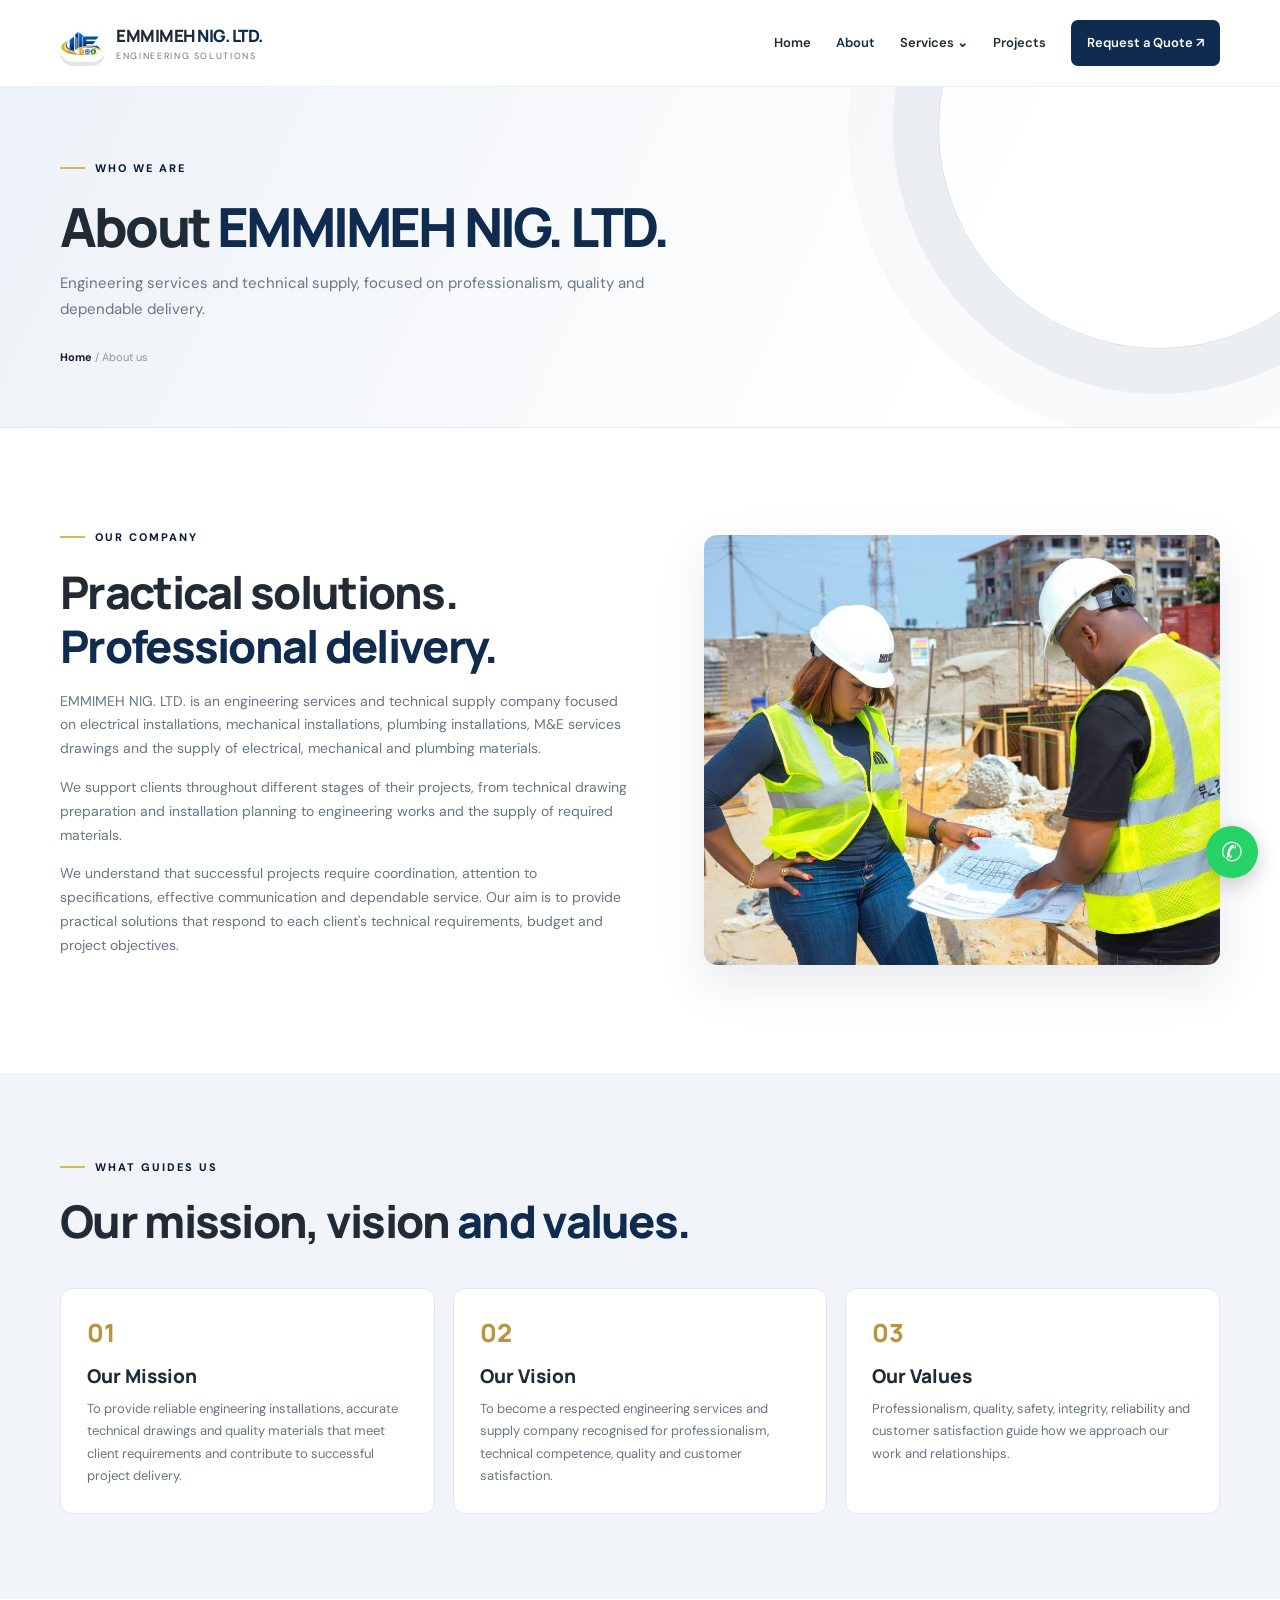
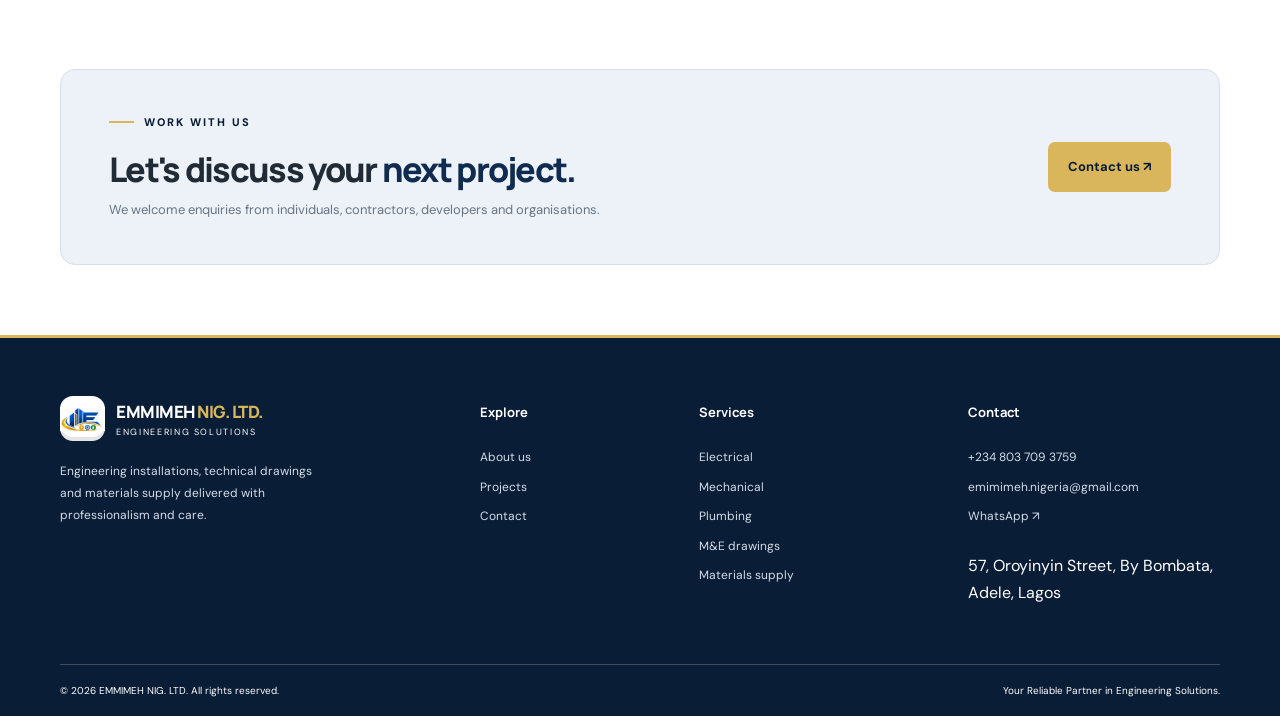
==== about.html @ 266e063d "Initial website deployment" ====
<!DOCTYPE html>
<html lang="en">
<head>
  <meta charset="UTF-8">
  <meta name="viewport" content="width=device-width, initial-scale=1.0">
  <meta name="description" content="Learn about EMMIMEH NIG. LTD., our engineering services, technical expertise, mission, vision and commitment to quality.">
  <meta name="theme-color" content="#102B50">

  <title>About Us | EMMIMEH NIG. LTD.</title>

  <link rel="stylesheet" href="css/style.css">
  <script src="js/main.js" defer></script>
</head>

<body>

  <!-- Header -->
  <header class="site-header">
    <div class="container nav-wrap">

      <a class="brand" href="index.html" aria-label="Emmimeh home">
        <span class="brand-mark">
          <img src="images/new-logo.jpg" alt="EMMIMEH NIG. LTD. logo">
        </span>

        <span class="brand-copy">
          <strong>EMMIMEH <em>NIG. LTD.</em></strong>
          <small>ENGINEERING SOLUTIONS</small>
        </span>
      </a>

      <button
        class="menu-toggle"
        type="button"
        aria-label="Toggle navigation"
        aria-expanded="false"
      >
        <span></span>
        <span></span>
        <span></span>
      </button>

      <nav class="nav-links" aria-label="Main navigation">
        <a href="index.html">Home</a>
        <a class="active" href="about.html" aria-current="page">About</a>

        <div class="nav-dropdown">
          <button
            type="button"
            class="nav-drop-button"
            aria-expanded="false"
          >
            Services <span aria-hidden="true">⌄</span>
          </button>

          <div class="dropdown-menu">
            <a href="electrical.html">Electrical</a>
            <a href="mechanical.html">Mechanical</a>
            <a href="plumbing.html">Plumbing</a>
            <a href="drawings.html">M&amp;E Drawings</a>
            <a href="supply.html">Materials Supply</a>
          </div>
        </div>

        <a href="projects.html">Projects</a>
        <a href="contact.html" class="nav-cta">Request a Quote ↗</a>
      </nav>

    </div>
  </header>

  <main>

    <!-- Page Hero -->
    <section class="page-hero">
      <div class="container page-hero-inner">

        <p class="eyebrow"><span></span> WHO WE ARE</p>

        <h1>About <span>EMMIMEH NIG. LTD.</span></h1>

        <p>
          Engineering services and technical supply, focused on
          professionalism, quality and dependable delivery.
        </p>

        <div class="breadcrumbs">
          <a href="index.html">Home</a> / About us
        </div>

      </div>
    </section>

    <!-- Company Introduction -->
    <section class="section">
      <div class="container about-layout">

        <div class="about-main reveal">
          <p class="eyebrow"><span></span> OUR COMPANY</p>

          <h2>
            Practical solutions.<br>
            <span>Professional delivery.</span>
          </h2>

          <p>
            EMMIMEH NIG. LTD. is an engineering services and technical
            supply company focused on electrical installations,
            mechanical installations, plumbing installations,
            M&amp;E services drawings and the supply of electrical,
            mechanical and plumbing materials.
          </p>

          <p>
            We support clients throughout different stages of their
            projects, from technical drawing preparation and installation
            planning to engineering works and the supply of required
            materials.
          </p>

          <p>
            We understand that successful projects require coordination,
            attention to specifications, effective communication and
            dependable service. Our aim is to provide practical solutions
            that respond to each client's technical requirements, budget
            and project objectives.
          </p>
        </div>

        <img
          class="about-photo reveal"
          src="images/ABOUT-US.jpeg"
          alt="Engineering professional in a supply warehouse"
          loading="lazy"
        >

      </div>
    </section>

    <!-- Mission, Vision and Values -->
    <section class="values-section">
      <div class="container">

        <div class="section-heading reveal">
          <p class="eyebrow"><span></span> WHAT GUIDES US</p>
          <h2>Our mission, vision <span>and values.</span></h2>
        </div>

        <div class="value-grid">

          <article class="value-card reveal">
            <span class="value-num">01</span>
            <h3>Our Mission</h3>
            <p>
              To provide reliable engineering installations, accurate
              technical drawings and quality materials that meet client
              requirements and contribute to successful project delivery.
            </p>
          </article>

          <article class="value-card reveal">
            <span class="value-num">02</span>
            <h3>Our Vision</h3>
            <p>
              To become a respected engineering services and supply
              company recognised for professionalism, technical
              competence, quality and customer satisfaction.
            </p>
          </article>

          <article class="value-card reveal">
            <span class="value-num">03</span>
            <h3>Our Values</h3>
            <p>
              Professionalism, quality, safety, integrity, reliability
              and customer satisfaction guide how we approach our work
              and relationships.
            </p>
          </article>

        </div>
      </div>
    </section>

    <!-- Contact Call to Action -->
    <section class="cta-section">
      <div class="container cta-box reveal">

        <div>
          <p class="eyebrow"><span></span> WORK WITH US</p>

          <h2>Let's discuss your <span>next project.</span></h2>

          <p>
            We welcome enquiries from individuals, contractors,
            developers and organisations.
          </p>
        </div>

        <a class="btn btn-orange" href="contact.html">
          Contact us ↗
        </a>

      </div>
    </section>

  </main>

  <!-- Footer -->
  <footer class="site-footer">
    <div class="container footer-main">

      <div class="footer-about">
        <a class="brand brand-footer" href="index.html">
          <span class="brand-mark">
            <img src="images/new-logo.jpg" alt="EMMIMEH NIG. LTD. logo">
          </span>

          <span class="brand-copy">
            <strong>EMMIMEH <em>NIG. LTD.</em></strong>
            <small>ENGINEERING SOLUTIONS</small>
          </span>
        </a>

        <p>
          Engineering installations, technical drawings and materials
          supply delivered with professionalism and care.
        </p>
      </div>

      <div>
        <h4>Explore</h4>
        <a href="about.html">About us</a>
        <a href="projects.html">Projects</a>
        <a href="contact.html">Contact</a>
      </div>

      <div>
        <h4>Services</h4>
        <a href="electrical.html">Electrical</a>
        <a href="mechanical.html">Mechanical</a>
        <a href="plumbing.html">Plumbing</a>
        <a href="drawings.html">M&amp;E drawings</a>
        <a href="supply.html">Materials supply</a>
      </div>

      <div>
        <h4>Contact</h4>
        <a href="tel:+2348037093759">+234 803 709 3759</a>
        <a href="mailto:emimimeh.nigeria@gmail.com">
          emimimeh.nigeria@gmail.com
        </a>
        <a
          href="https://wa.me/2348037093759"
          target="_blank"
          rel="noopener noreferrer"
        >
          WhatsApp ↗
        </a>
        <p>
          57, Oroyinyin Street, By Bombata, Adele, Lagos
        </p>
      </div>

    </div>

    <div class="container footer-bottom">
      <span>
        © <span data-year></span> EMMIMEH NIG. LTD. All rights reserved.
      </span>

      <span>Your Reliable Partner in Engineering Solutions.</span>
    </div>
  </footer>

  <!-- Floating WhatsApp Button -->
  <a
    class="whatsapp-float"
    href="https://wa.me/2348037093759"
    target="_blank"
    rel="noopener noreferrer"
    aria-label="Contact EMMIMEH NIG. LTD. on WhatsApp"
  >✆</a>

</body>
</html>
---- css/style.css ----
@import url('https://fonts.googleapis.com/css2?family=DM+Sans:wght@400;500;600;700&family=Manrope:wght@400;500;600;700;800&display=swap');



:root {
  /* EMMIMEH brand colours */
  --blue: #102B50;
  --blue-dark: #0A1D36;
  --blue-pale: #EDF2F8;

  --gold: #D9B65C;
  --gold-dark: #B8953F;
  --gold-pale: #F8F1DF;

  /* Neutral colours */
  --ink: #202B35;
  --muted: #687583;
  --line: #E2E8EF;
  --white: #FFFFFF;
  --soft: #F1F4F8;
  --dark: #102B50;

  /* Compatibility with existing page styles */
  --green: var(--blue);
  --green-dark: var(--blue-dark);
  --green-pale: var(--blue-pale);

  --red: var(--blue);
  --red-dark: var(--blue-dark);
  --red-pale: var(--blue-pale);

  --orange: var(--gold);
  --orange-dark: var(--gold-dark);

  --shadow: 0 18px 50px rgba(16, 43, 80, 0.10);
}

* {
  box-sizing: border-box;
}

html {
  scroll-behavior: smooth;
  scroll-padding-top: 100px;
}

body {
  margin: 0;
  font-family: 'DM Sans', sans-serif;
  color: var(--ink);
  background: #fff;
  line-height: 1.7;
}

img {
  display: block;
  max-width: 100%;
}

a {
  color: inherit;
  text-decoration: none;
}

button, input, textarea, select {
  font: inherit;
}

.container {
  width: min(1160px, calc(100% - 44px));
  margin-inline: auto;
}

/* TOP BAR */

.topbar {
  background: var(--dark);
  color: #dbe8dd;
  font-size: 12px;
}

.topbar-inner {
  display: flex;
  justify-content: space-between;
  gap: 20px;
  padding: 8px 0;
}

.topbar a {
  color: #b9e7b8;
}

/* HEADER AND NAVIGATION */

.site-header {
  position: sticky;
  top: 0;
  z-index: 50;
  background: rgba(255,255,255,.96);
  backdrop-filter: blur(12px);
  border-bottom: 1px solid rgba(229,235,229,.8);
}

.nav-wrap {
  height: 86px;
  display: flex;
  align-items: center;
  justify-content: space-between;
  gap: 30px;
}

.brand {
  display: inline-flex;
  align-items: center;
  gap: 11px;
  flex-shrink: 0;
}

.brand-mark {
  width: 45px;
  height: 45px;
  border-radius: 13px;
  background: var(--green-dark);
  color: #fff;
  display: grid;
  place-items: center;
  font: 800 28px Manrope, sans-serif;
  position: relative;
  box-shadow: inset 0 -4px 0 rgba(0,0,0,.1);
}

.brand-mark span {
  color: #ff9b46;
}

.brand-copy {
  display: flex;
  flex-direction: column;
  line-height: 1.25;
}

.brand-copy strong {
  font: 800 17px Manrope, sans-serif;
  letter-spacing: -.5px;
}

.brand-copy em {
  font-style: normal;
  color: var(--green-dark);
}

.brand-copy small {
  font-size: 9px;
  letter-spacing: 1.65px;
  color: #78847b;
  margin-top: 4px;
}

.nav-links {
  display: flex;
  align-items: center;
  gap: 25px;
  font-size: 13px;
  font-weight: 600;
}

.nav-links > a:not(.nav-cta) {
  transition: color .2s;
}

.nav-links > a:hover,
.nav-links > a.active {
  color: var(--green-dark);
}

.nav-cta {
  background: var(--green-dark);
  color: white;
  padding: 12px 16px;
  border-radius: 7px;
  transition: background .2s, transform .2s;
}

.nav-cta:hover {
  background: #185c2b;
  transform: translateY(-2px);
}

.nav-cta span {
  color: #ffd1a8;
}

.nav-dropdown {
  position: relative;
}

.nav-drop-button {
  border: 0;
  background: none;
  padding: 10px 0;
  color: var(--ink);
  font-weight: 600;
  font-size: 13px;
  cursor: pointer;
}

.nav-drop-button span {
  color: var(--green-dark);
}

.dropdown-menu {
  display: none;
  position: absolute;
  top: 100%;
  left: -18px;
  min-width: 200px;
  padding: 9px;
  background: #fff;
  border: 1px solid var(--line);
  border-radius: 10px;
  box-shadow: var(--shadow);
}

.nav-dropdown:hover .dropdown-menu,
.nav-dropdown:focus-within .dropdown-menu {
  display: grid;
}

.dropdown-menu a {
  padding: 9px 12px;
  border-radius: 6px;
  font-size: 13px;
}

.dropdown-menu a:hover {
  background: var(--green-pale);
  color: var(--green-dark);
}

.menu-toggle {
  display: none;
  background: none;
  border: 0;
  padding: 8px;
}

.menu-toggle span {
  display: block;
  width: 25px;
  height: 2px;
  background: var(--ink);
  margin: 5px;
}

/* HOME HERO */

.hero {
  position: relative;
  min-height: 610px;
  background: #1b2b22;
  display: flex;
  align-items: center;
  overflow: hidden;
  color: #fff;
}

.hero-photo,
.hero-shade {
  position: absolute;
  inset: 0;
}

.hero-photo {
  background-image: url('../images/engineering-supply.jfif');
  background-size: cover;
  background-position: center 42%;
  transform: scale(1.02);
  animation: heroZoom 12s ease-in-out infinite alternate;
}

.hero-shade {
  background: linear-gradient(
    90deg,
    rgba(13,28,19,.91) 0%,
    rgba(17,38,23,.78) 48%,
    rgba(15,30,20,.16) 100%
  );
}

.hero-content {
  position: relative;
  z-index: 1;
  padding: 90px 0 105px;
  animation: riseIn .8s ease both;
}

.eyebrow {
  display: flex;
  align-items: center;
  gap: 10px;
  color: var(--green-dark);
  font-size: 11px;
  font-weight: 800;
  letter-spacing: 2px;
  text-transform: uppercase;
  margin: 0 0 18px;
}

.eyebrow > span {
  width: 25px;
  height: 2px;
  background: var(--orange);
  display: inline-block;
}

.eyebrow.light {
  color: #d9e9da;
}

.hero h1,
.page-hero h1 {
  font: 800 clamp(40px,5.2vw,66px)/1.12 Manrope, sans-serif;
  letter-spacing: -2.8px;
  max-width: 750px;
  margin: 0 0 20px;
}

.hero h1 span {
  color: #a5dfa1;
}

.hero-lead {
  font-size: 16px;
  color: #e0e8e1;
  max-width: 590px;
  margin: 0 0 28px;
}

.hero-actions {
  display: flex;
  flex-wrap: wrap;
  gap: 12px;
}

.btn {
  display: inline-flex;
  align-items: center;
  justify-content: center;
  gap: 16px;
  border: 0;
  border-radius: 7px;
  padding: 14px 20px;
  font-weight: 700;
  font-size: 13px;
  cursor: pointer;
  transition: transform .2s, background .2s, box-shadow .2s;
}

.btn:hover {
  transform: translateY(-3px);
  box-shadow: 0 10px 24px rgba(0,0,0,.12);
}

.btn-orange {
  background: var(--orange);
  color: #fff;
}

.btn-orange:hover {
  background: var(--orange-dark);
}

.btn-green {
  background: var(--green-dark);
  color: #fff;
}

.btn-outline-light {
  border: 1px solid rgba(255,255,255,.55);
  color: #fff;
  background: rgba(255,255,255,.06);
}

.hero-note {
  display: flex;
  align-items: center;
  gap: 12px;
  margin-top: 44px;
  color: #d2ddd4;
  font-size: 11px;
  letter-spacing: .3px;
}

.note-line {
  width: 36px;
  height: 1px;
  background: var(--orange);
}

.hero-stamp {
  position: absolute;
  right: max(22px, calc((100vw - 1160px)/2));
  bottom: 34px;
  z-index: 2;
  display: flex;
  align-items: center;
  gap: 12px;
  background: #fff;
  color: var(--ink);
  padding: 15px 20px;
  border-radius: 10px;
  box-shadow: var(--shadow);
}

.stamp-icon {
  display: grid;
  place-items: center;
  background: var(--green-pale);
  color: var(--green-dark);
  width: 36px;
  height: 36px;
  border-radius: 50%;
  font-weight: 800;
}

.hero-stamp strong,
.hero-stamp small {
  display: block;
}

.hero-stamp strong {
  font-size: 12px;
}

.hero-stamp small {
  font-size: 11px;
  color: var(--muted);
}

/* TRUST STRIP */

.trust-strip {
  border-bottom: 1px solid var(--line);
  background: #fff;
}

.trust-grid {
  display: grid;
  grid-template-columns: repeat(4,1fr);
  padding: 24px 0;
}

.trust-grid > div {
  display: flex;
  align-items: center;
  gap: 13px;
  padding: 0 20px;
  border-right: 1px solid var(--line);
}

.trust-grid > div:first-child {
  padding-left: 0;
}

.trust-grid > div:last-child {
  border: 0;
}

.trust-grid strong {
  font: 800 24px Manrope;
  color: var(--green-dark);
}

.trust-grid span {
  font-size: 12px;
  font-weight: 700;
}

/* GENERAL SECTIONS */

.section {
  padding: 100px 0;
}

.section-heading {
  max-width: 660px;
  margin-bottom: 40px;
}

.section-heading h2,
.split-copy h2,
.about-main h2,
.service-detail-copy h2,
.contact-info h2,
.cta-box h2 {
  font: 800 clamp(30px,3.7vw,45px)/1.2 Manrope, sans-serif;
  letter-spacing: -1.7px;
  margin: 0 0 17px;
}

.section-heading h2 span,
.split-copy h2 span,
.about-main h2 span,
.service-detail-copy h2 span,
.contact-info h2 span,
.cta-box h2 span {
  color: var(--green-dark);
}

.section-heading > p:last-child,
.split-copy > p:not(.eyebrow),
.about-main > p:not(.eyebrow),
.service-detail-copy > p,
.contact-info > p:not(.eyebrow) {
  color: var(--muted);
  font-size: 14px;
  max-width: 650px;
}

/* SERVICE CARDS */


/* =========================================
   EMMIMEH — MODERN INTERACTIVE SERVICES GRID
========================================= */

.service-grid {
  display: grid;
  grid-template-columns: repeat(3, minmax(0, 1fr));
  gap: 22px;
}

/* Individual service cards */
.service-card {
  position: relative;
  overflow: hidden;
  border: 1px solid #e0e6ef;
  border-radius: 14px;
  padding: 27px 25px 24px;
  min-height: 285px;
  display: flex;
  flex-direction: column;
  align-items: flex-start;
  background: #ffffff;
  color: #102b50;
  text-decoration: none;
  box-shadow: 0 4px 16px rgba(16, 43, 80, 0.035);
  transition:
    transform 0.28s ease,
    border-color 0.28s ease,
    box-shadow 0.28s ease,
    background-color 0.28s ease;
}

/* Subtle gold line revealed at the top */
.service-card::before {
  content: "";
  position: absolute;
  top: 0;
  left: 0;
  width: 0;
  height: 3px;
  background: #d9b65c;
  transition: width 0.3s ease;
}



.service-card:hover::before {
  width: 100%;
}

.service-card:focus-visible {
  outline: 3px solid #d9b65c;
  outline-offset: 4px;
}



/* Images inside service cards */
.service-card .service-image {
  display: block;
  width: calc(100% + 50px);
  height: 165px;
  flex-shrink: 0;
  margin: -27px -25px 22px;
  object-fit: cover;
  object-position: center;
  border-radius: 13px 13px 0 0;
  background: #edf2f8;
  transition: filter 0.3s ease;
}

.service-card:hover .service-image {
  filter: brightness(1.06);
}

@media (max-width: 900px) {
  .service-card .service-image {
    height: 175px;
  }
}

@media (max-width: 560px) {
  .service-card .service-image {
    width: calc(100% + 44px);
    height: 190px;
    margin: -24px -22px 20px;
  }
}




/* Icon container */
.service-icon {
  width: 49px;
  height: 49px;
  border-radius: 12px;
  display: grid;
  place-items: center;
  font-size: 24px;
  margin-bottom: 20px;
  background: #edf2f8;
  color: #102b50;
  transition:
    background-color 0.28s ease,
    color 0.28s ease,
    transform 0.28s ease;
}



/* Service number */
.card-number {
  font-size: 9px;
  font-weight: 800;
  letter-spacing: 1.7px;
  color: #b8953f;
  margin: 0 0 8px;
}

/* Service title */
.service-card h3 {
  font: 800 18px/1.4 Manrope, sans-serif;
  margin: 0 0 10px;
  letter-spacing: -0.4px;
  color: #102b50;
  transition: color 0.25s ease;
}


/* Service description */
.service-card > p:not(.card-number) {
  font-size: 12px;
  line-height: 1.8;
  color: #65748a;
  margin: 0 0 22px;
}

/* Card link */
.text-link {
  display: inline-flex;
  gap: 12px;
  align-items: center;
  color: #102b50;
  font-size: 12px;
  font-weight: 800;
  margin-top: auto;
  transition: color 0.25s ease;
}

.text-link b {
  color: #b8953f;
  font-size: 17px;
  transition: transform 0.25s ease;
}



.service-card:hover .text-link b {
  transform: translate(3px, -2px);
}

/* Dark contact / call-to-action card */
.service-card-dark {
  background: #102b50;
  color: #ffffff;
  border-color: #102b50;
}



.service-card-dark h3 {
  color: #ffffff;
}

.service-card-dark > p:not(.card-number) {
  color: #d1dbea;
}

.service-card-dark .card-number {
  color: #e2c879;
}

.service-card-dark .service-icon,
.service-icon.pale {
  background: rgba(255, 255, 255, 0.12);
  color: #f0d78c;
}





.service-card-dark .text-link {
  color: #ffffff;
}

.service-card-dark .text-link b {
  color: #f0d78c;
}

/* Tablet layout */
@media (max-width: 900px) {
  .service-grid {
    grid-template-columns: repeat(2, minmax(0, 1fr));
    gap: 18px;
  }

  .service-card {
    min-height: 270px;
  }
}

/* Mobile layout */
@media (max-width: 560px) {
  .service-grid {
    grid-template-columns: 1fr;
    gap: 15px;
  }

  .service-card {
    min-height: 245px;
    padding: 24px 22px;
  }

  .service-icon {
    width: 45px;
    height: 45px;
    margin-bottom: 17px;
  }

  .service-card h3 {
    font-size: 17px;
  }
}

/* Respect visitors who prefer reduced motion */
@media (prefers-reduced-motion: reduce) {
  .service-card,
  .service-card::before,
  .service-icon,
  .service-card h3,
  .text-link,
  .text-link b {
    transition: transform 0.45s ease;
  }

  .service-card:hover,
  .service-card:hover .service-icon {
   transition: transform 0.45s ease;
  }
}


/* Service card animation */
.service-card {
  transition:
    transform 0.35s ease,
    box-shadow 0.35s ease;
}

/* Lift the card without changing its colour */
.service-card:hover {
  transform: translateY(-8px);
  box-shadow: 0 18px 35px rgba(0, 0, 0, 0.16);
}

/* Smooth image zoom */
.service-card .service-image {
  transition: transform 0.45s ease;
}

.service-card:hover .service-image {
  transform: scale(1.04);
}

/* Keyboard accessibility */
.service-card:focus-visible {
  outline: 2px solid #c9a45c;
  outline-offset: 5px;
}

/* Respect reduced-motion preferences */
@media (prefers-reduced-motion: reduce) {
  .service-card,
  .service-card .service-image {
    transition: transform 0.45s ease;
  }

  .service-card:hover {
    transition: transform 0.45s ease;
  }

  .service-card:hover .service-image {
   transition: transform 0.45s ease;
  }
}


/* ABOUT SPLIT SECTION */

.split-section {
  display: grid;
  grid-template-columns: 1fr 1fr;
  min-height: 520px;
  background: var(--soft);
}

.split-image {
  min-height: 480px;
  overflow: hidden;
}

.split-image img {
  width: 100%;
  height: 100%;
  object-fit: cover;
  transition: transform .7s;
}

.split-image:hover img {
  transform: scale(1.04);
}

.split-copy {
  align-self: center;
  padding: 70px clamp(30px,6vw,100px);
}

.split-copy h2 {
  max-width: 500px;
}

.split-copy > p:not(.eyebrow) {
  margin-bottom: 22px;
}

.check-list {
  list-style: none;
  padding: 0;
  margin: 22px 0 28px;
  display: grid;
  gap: 11px;
}

.check-list li {
  position: relative;
  padding-left: 27px;
  color: #46544a;
  font-size: 13px;
}

.check-list li:before {
  content: '✓';
  position: absolute;
  left: 0;
  top: 1px;
  display: grid;
  place-items: center;
  width: 17px;
  height: 17px;
  border-radius: 50%;
  background: var(--green-pale);
  color: var(--green-dark);
  font-size: 11px;
  font-weight: 800;
}

/* SUPPLY BAND */

.supply-band {
  background: var(--dark);
  color: #fff;
  padding: 76px 0;
  overflow: hidden;
}

.supply-layout {
  display: grid;
  grid-template-columns: 1fr .9fr;
  align-items: center;
  gap: 70px;
}

.supply-copy h2 {
  font: 800 clamp(34px,4vw,48px)/1.15 Manrope;
  letter-spacing: -1.7px;
  margin: 0 0 18px;
}

.supply-copy > p:not(.eyebrow) {
  font-size: 14px;
  color: #c4d0c7;
  max-width: 500px;
  margin-bottom: 25px;
}

.supply-photo {
  width: 100%;
  height: 330px;
  object-fit: cover;
  border-radius: 12px;
  box-shadow: 18px 18px 0 rgba(102,185,109,.18);
}

/* CALL TO ACTION */

.cta-section {
  padding: 70px 0;
}

.cta-box {
  background: var(--green-pale);
  border: 1px solid #d8ebd7;
  border-radius: 15px;
  padding: 43px 48px;
  display: flex;
  align-items: center;
  justify-content: space-between;
  gap: 25px;
}

.cta-box h2 {
  font-size: 34px;
  margin-bottom: 9px;
}

.cta-box > div > p:last-child {
  margin: 0;
  color: var(--muted);
  font-size: 13px;
}

/* FOOTER */

.site-footer {
  background: #111c15;
  color: #dbe5dc;
  padding: 58px 0 0;
}

.footer-main {
  display: grid;
  grid-template-columns: 1.5fr .7fr .9fr 1fr;
  gap: 42px;
  padding-bottom: 42px;
}

.brand-footer .brand-copy strong {
  color: #fff;
}

.brand-footer .brand-copy em {
  color: #9ed99a;
}

.brand-footer .brand-copy small {
  color: #9daaa0;
}

.footer-about > p {
  font-size: 12px;
  line-height: 1.8;
  color: #aab7ad;
  max-width: 270px;
  margin-top: 20px;
}

.footer-main h4 {
  font: 700 13px Manrope;
  color: #fff;
  margin: 7px 0 17px;
}

.footer-main > div:not(.footer-about) {
  display: flex;
  flex-direction: column;
  align-items: flex-start;
  gap: 9px;
}

.footer-main > div > a:not(.brand),
.footer-main > div > span {
  font-size: 12px;
  color: #aab7ad;
  transition: color .2s;
}

.footer-main > div > a:not(.brand):hover {
  color: #a5dfa1;
}

.footer-bottom {
  border-top: 1px solid #2a382e;
  padding: 17px 0;
  display: flex;
  justify-content: space-between;
  gap: 20px;
  font-size: 10px;
  color: #8e9e91;
}

/* WHATSAPP BUTTON */

.whatsapp-float {
  position: fixed;
  right: 22px;
  bottom: 22px;
  z-index: 40;
  width: 52px;
  height: 52px;
  border-radius: 50%;
  display: grid;
  place-items: center;
  background: #20bf65;
  color: white;
  font-size: 26px;
  box-shadow: 0 7px 22px rgba(0,0,0,.2);
  transition: transform .2s;
}

.whatsapp-float:hover {
  transform: translateY(-4px) scale(1.04);
}

/* INNER PAGE BANNER */

.page-hero {
  background: linear-gradient(115deg,#eff8ed,#fff 65%);
  border-bottom: 1px solid var(--line);
  padding: 72px 0 60px;
  overflow: hidden;
  position: relative;
}

.page-hero:after {
  content: '';
  position: absolute;
  right: -100px;
  top: -180px;
  width: 440px;
  height: 440px;
  border: 1px solid #d8ecd7;
  border-radius: 50%;
  box-shadow: 0 0 0 45px rgba(216,236,215,.22),
              0 0 0 90px rgba(216,236,215,.12);
}

.page-hero-inner {
  position: relative;
  z-index: 1;
}

.page-hero h1 {
  font-size: clamp(36px,4.5vw,54px);
  max-width: 850px;
  margin-bottom: 15px;
}

.page-hero h1 span {
  color: var(--green-dark);
}

.page-hero-inner > p:not(.eyebrow) {
  max-width: 650px;
  color: var(--muted);
  font-size: 15px;
}

.breadcrumbs {
  margin-top: 26px;
  font-size: 11px;
  color: #8b968d;
}

.breadcrumbs a {
  color: var(--green-dark);
  font-weight: 700;
}

/* ABOUT PAGE */

.about-layout,
.service-detail-layout,
.contact-layout {
  display: grid;
  grid-template-columns: 1fr .9fr;
  gap: 70px;
  align-items: center;
}

.about-main > p:not(.eyebrow) {
  margin-bottom: 15px;
}

.about-photo {
  width: 100%;
  height: 430px;
  object-fit: cover;
  border-radius: 13px;
  box-shadow: var(--shadow);
}

.values-section {
  background: var(--soft);
  padding: 85px 0;
}

.value-grid {
  display: grid;
  grid-template-columns: repeat(3,1fr);
  gap: 18px;
}

.value-card {
  background: #fff;
  border: 1px solid var(--line);
  border-radius: 12px;
  padding: 26px;
}

.value-num {
  font: 800 25px Manrope;
  color: var(--orange);
}

.value-card h3 {
  font: 800 19px Manrope;
  margin: 13px 0 9px;
}

.value-card p {
  font-size: 13px;
  color: var(--muted);
  margin: 0;
}

/* SERVICE DETAIL PAGES */

.service-detail-layout {
  align-items: start;
}

.service-detail-copy h3 {
  font: 800 17px Manrope;
  margin: 30px 0 10px;
}

.service-detail-copy .check-list {
  margin-top: 12px;
}

.service-detail-media img {
  width: 100%;
  height: 490px;
  object-fit: cover;
  border-radius: 13px;
  box-shadow: var(--shadow);
}

.image-caption {
  display: flex;
  align-items: center;
  gap: 10px;
  font-size: 11px;
  color: var(--muted);
  margin-top: 14px;
}

.caption-dot {
  width: 8px;
  height: 8px;
  border-radius: 50%;
  background: var(--orange);
}

.small-note {
  font-size: 11px !important;
  color: #7e8b80 !important;
  margin: 22px 0;
}

/* PROJECT GALLERY */

.project-grid {
  display: grid;
  grid-template-columns: repeat(3,1fr);
  gap: 20px;
}

.project-card,
.project-placeholder {
  border: 1px solid var(--line);
  border-radius: 12px;
  overflow: hidden;
  background: #fff;
  transition: transform .25s, box-shadow .25s;
}

.project-card:hover,
.project-placeholder:hover {
  transform: translateY(-5px);
  box-shadow: var(--shadow);
}

.project-card img {
  width: 100%;
  height: 220px;
  object-fit: cover;
}

.project-card-copy {
  padding: 22px;
}

.project-card-copy > span {
  font-size: 10px;
  text-transform: uppercase;
  letter-spacing: 1.2px;
  color: var(--green-dark);
  font-weight: 800;
}

.project-card-copy h3,
.project-placeholder h3 {
  font: 800 18px Manrope;
  margin: 8px 0;
}

.project-card-copy p,
.project-placeholder p {
  font-size: 12px;
  color: var(--muted);
  margin: 0;
}

.project-placeholder {
  padding: 30px;
  display: flex;
  flex-direction: column;
  align-items: flex-start;
  justify-content: center;
  min-height: 330px;
  background: var(--soft);
}

.placeholder-symbol {
  font-size: 35px;
  color: var(--orange);
  margin-bottom: 15px;
}

.project-placeholder .text-link {
  margin-top: 20px;
}

/* CONTACT PAGE */

.contact-layout {
  align-items: start;
  grid-template-columns: .8fr 1.2fr;
}

.contact-info h2 {
  font-size: 40px;
}

.contact-info > p:not(.eyebrow) {
  margin-bottom: 25px;
}

.contact-method {
  display: flex;
  align-items: center;
  gap: 14px;
  padding: 16px 0;
  border-bottom: 1px solid var(--line);
}

.contact-method-icon {
  width: 42px;
  height: 42px;
  display: grid;
  place-items: center;
  background: var(--green-pale);
  border-radius: 10px;
  color: var(--green-dark);
  font-weight: 800;
}

.contact-method small,
.contact-method strong {
  display: block;
}

.contact-method small {
  font-size: 11px;
  color: var(--muted);
}

.contact-method strong {
  font-size: 13px;
}

.contact-note {
  margin-top: 25px;
  background: var(--soft);
  border-radius: 10px;
  padding: 18px;
}

.contact-note strong {
  font: 800 13px Manrope;
}

.contact-note p {
  font-size: 12px;
  color: var(--muted);
  margin: 5px 0 0;
}

.form-panel {
  padding: 32px;
  border: 1px solid var(--line);
  border-radius: 14px;
  box-shadow: var(--shadow);
}

.form-panel h3 {
  font: 800 23px Manrope;
  margin: 0 0 4px;
}

.form-panel > p {
  font-size: 12px;
  color: var(--muted);
  margin: 0 0 24px;
}

.form-panel form {
  display: grid;
  gap: 16px;
}

.form-row {
  display: grid;
  grid-template-columns: 1fr 1fr;
  gap: 14px;
}

.form-panel label {
  display: grid;
  gap: 7px;
  font-size: 11px;
  font-weight: 700;
  color: #46534a;
}

.form-panel input,
.form-panel select,
.form-panel textarea {
  width: 100%;
  border: 1px solid #dfe7df;
  border-radius: 7px;
  padding: 12px 13px;
  background: #fff;
  color: var(--ink);
  outline: none;
  font-size: 12px;
  transition: border-color .2s, box-shadow .2s;
}

.form-panel input:focus,
.form-panel select:focus,
.form-panel textarea:focus {
  border-color: var(--green);
  box-shadow: 0 0 0 3px rgba(102,185,109,.13);
}

.form-panel textarea {
  resize: vertical;
}

.form-panel .file-label small {
  font-weight: 400;
  color: var(--muted);
  line-height: 1.5;
}

.btn-full {
  width: 100%;
}

.form-feedback {
  font-size: 11px !important;
  margin: 0 !important;
  color: var(--muted) !important;
}

/* ANIMATIONS */

.reveal {
  opacity: 0;
  transform: translateY(22px);
  transition: opacity .65s ease, transform .65s ease;
}

.reveal.is-visible {
  opacity: 1;
  transform: translateY(0);
}

@keyframes riseIn {
  from {
    opacity: 0;
    transform: translateY(22px);
  }
  to {
    opacity: 1;
    transform: translateY(0);
  }
}

@keyframes heroZoom {
  from { transform: scale(1.02); }
  to { transform: scale(1.09); }
}

/* TABLET */

@media (max-width: 980px) {
  .nav-links {
    gap: 15px;
  }

  .nav-wrap {
    gap: 15px;
  }

  .brand-copy strong {
    font-size: 15px;
  }

  .service-grid {
    grid-template-columns: repeat(2,1fr);
  }

  .footer-main {
    grid-template-columns: repeat(2,1fr);
  }

  .about-layout,
  .service-detail-layout {
    gap: 35px;
  }

  .supply-layout {
    gap: 35px;
  }

  .hero {
    min-height: 570px;
  }
}

/* MOBILE */

@media (max-width: 760px) {
  .container {
    width: min(100% - 32px,600px);
  }

  .topbar-inner {
    justify-content: center;
    text-align: center;
  }

  .topbar-inner > span {
    display: none;
  }

  .nav-wrap {
    height: 72px;
  }

  .menu-toggle {
    display: block;
    cursor: pointer;
  }

  .nav-links {
    display: none;
    position: absolute;
    top: 100%;
    left: 0;
    right: 0;
    background: #fff;
    padding: 16px 22px 22px;
    box-shadow: 0 18px 25px rgba(0,0,0,.08);
    align-items: stretch;
    gap: 4px;
    flex-direction: column;
    border-top: 1px solid var(--line);
  }

  .nav-links.is-open {
    display: flex;
  }

  .nav-links > a,
  .nav-drop-button {
    padding: 12px;
    text-align: left;
    width: 100%;
    display: block;
  }

  .nav-dropdown {
    width: 100%;
  }

  .dropdown-menu {
    position: static;
    box-shadow: none;
    border: 0;
    padding: 0 0 5px 12px;
    display: none;
  }

  .nav-dropdown.open .dropdown-menu {
    display: grid;
  }

  .nav-cta {
    text-align: center !important;
    margin-top: 7px;
  }

  .hero {
    min-height: 620px;
  }

  .hero-shade {
    background: linear-gradient(
      90deg,
      rgba(13,28,19,.9),
      rgba(13,28,19,.63)
    );
  }

  .hero-content {
    padding: 75px 0 110px;
  }

  .hero h1 {
    font-size: clamp(39px,10vw,55px);
    letter-spacing: -1.8px;
  }

  .hero-lead {
    font-size: 14px;
  }

  .hero-stamp {
    left: 16px;
    right: auto;
    bottom: 18px;
    padding: 11px 14px;
  }

  .hero-note {
    font-size: 10px;
    margin-top: 32px;
  }

  .trust-grid {
    grid-template-columns: repeat(2,1fr);
    gap: 18px;
    padding: 20px 0;
  }

  .trust-grid > div {
    padding: 0 10px;
    border: 0;
  }

  .trust-grid > div:first-child {
    padding-left: 10px;
  }

  .trust-grid strong {
    font-size: 20px;
  }

  .section {
    padding: 68px 0;
  }

  .section-heading h2,
  .split-copy h2,
  .about-main h2,
  .service-detail-copy h2,
  .contact-info h2 {
    font-size: 34px;
    letter-spacing: -1.1px;
  }

  .service-grid {
    gap: 12px;
  }

  .service-card {
    padding: 20px 17px;
    min-height: 270px;
  }

  .service-card h3 {
    font-size: 16px;
  }

  .service-card > p:not(.card-number) {
    font-size: 11px;
  }

  .service-icon {
    width: 43px;
    height: 43px;
  }

  .split-section {
    grid-template-columns: 1fr;
  }

  .split-image {
    min-height: 320px;
    height: 320px;
  }

  .split-copy {
    padding: 48px 24px 58px;
  }

  .supply-band {
    padding: 60px 0;
  }

  .supply-layout {
    grid-template-columns: 1fr;
    gap: 30px;
  }

  .supply-photo {
    height: 260px;
    box-shadow: 9px 9px 0 rgba(102,185,109,.18);
  }

  .cta-section {
    padding: 45px 0;
  }

  .cta-box {
    padding: 28px 24px;
    align-items: flex-start;
    flex-direction: column;
  }

  .cta-box h2 {
    font-size: 30px;
  }

  .footer-main {
    grid-template-columns: 1fr 1fr;
    gap: 30px 20px;
  }

  .footer-bottom {
    flex-direction: column;
    gap: 5px;
  }

  .page-hero {
    padding: 53px 0 43px;
  }

  .page-hero h1 {
    font-size: 38px;
    letter-spacing: -1.5px;
  }

  .page-hero-inner > p:not(.eyebrow) {
    font-size: 13px;
  }

  .about-layout,
  .service-detail-layout,
  .contact-layout {
    grid-template-columns: 1fr;
    gap: 32px;
  }

  .about-photo {
    height: 300px;
    order: -1;
  }

  .service-detail-media {
    order: -1;
  }

  .service-detail-media img {
    height: 300px;
  }

  .values-section {
    padding: 60px 0;
  }

  .value-grid,
  .project-grid {
    grid-template-columns: 1fr;
  }

  .project-card img {
    height: 230px;
  }

  .project-placeholder {
    min-height: 240px;
  }

  .contact-layout {
    gap: 38px;
  }

  .form-panel {
    padding: 23px 18px;
  }

  .form-row {
    grid-template-columns: 1fr;
    gap: 16px;
  }
}

/* SMALL MOBILE */

@media (max-width: 390px) {
  .service-grid {
    grid-template-columns: 1fr;
  }

  .service-card {
    min-height: 220px;
  }

  .hero-actions {
    align-items: stretch;
    flex-direction: column;
    max-width: 280px;
  }

  .hero-actions .btn {
    justify-content: space-between;
  }

  .footer-main {
    grid-template-columns: 1fr;
  }

  .brand-copy strong {
    font-size: 14px;
  }
}

/* ACCESSIBILITY: RESPECT REDUCED MOTION */

@media (prefers-reduced-motion: reduce) {
  *,
  *::before,
  *::after {
    scroll-behavior: auto !important;
    animation-duration: .01ms !important;
    animation-iteration-count: 1 !important;
    transition-duration: .01ms !important;
  }

  .reveal {
    opacity: 1;
    transform: none;
  }
}


/* ==========================================
   EMMIMEH NIG. LTD.
   CONSOLIDATED BRAND AND HERO STYLES
   ========================================== */

/* Brand highlights */
.section-heading h2 span,
.split-copy h2 span,
.about-main h2 span,
.service-detail-copy h2 span,
.contact-info h2 span,
.cta-box h2 span,
.page-hero h1 span {
  color: var(--blue);
}

.eyebrow > span,
.note-line,
.caption-dot {
  background: var(--gold);
}

/* Navigation */
.nav-links > a:hover,
.nav-links > a.active,
.nav-drop-button span,
.text-link {
  color: var(--blue);
}

.nav-cta,
.btn-green {
  background: var(--blue);
  color: var(--white);
}

.nav-cta:hover,
.btn-green:hover {
  background: var(--blue-dark);
}

.nav-cta span {
  color: var(--gold);
}

.dropdown-menu a:hover {
  background: var(--blue-pale);
  color: var(--blue);
}

/* Logo */
.brand-mark {
  background: var(--white);
  color: var(--white);
}

.brand-copy em {
  color: var(--blue);
}

.brand-copy small {
  color: var(--muted);
}

/* ==========================================
   THREE-IMAGE HERO SLIDER
   ========================================== */

.hero {
  position: relative;
  isolation: isolate;
  min-height: 650px;
  background: var(--blue-dark);
  color: var(--white);
}

/* Stack all background images in one layer */
.hero-backgrounds {
  position: absolute;
  inset: 0;
  z-index: -2;
  overflow: hidden;
}

.hero-photo {
  position: absolute;
  inset: 0;

  background-size: cover;
  background-position: center;
  background-repeat: no-repeat;

  opacity: 0;
  transform: scale(1.04);

  animation: none;
  transition:
    opacity 1.2s ease-in-out,
    transform 6s ease;
}

/* Only the active background is visible */
.hero-photo.is-active {
  opacity: 1;
  transform: scale(1);
}

/* Navy overlay sits above every photograph */
.hero-shade {
  position: absolute;
  inset: 0;
  z-index: -1;

  background: linear-gradient(
    90deg,
    rgba(10, 29, 54, 0.94) 0%,
    rgba(16, 43, 80, 0.78) 48%,
    rgba(16, 43, 80, 0.35) 100%
  );
}

/* Hero content */
.hero-content {
  position: relative;
  z-index: 1;
  padding: 90px 0 120px;
}



.hero h1 span {
  color: var(--gold);
}

.hero .eyebrow.light {
  color: var(--white);
}

.hero-lead {
  color: #E6ECF4;
}

.hero-note {
  color: #E6ECF4;
}

.hero .note-line {
  background: var(--gold);
}

/* Buttons */
.btn-orange {
  background: var(--gold);
  color: var(--blue-dark);
}

.btn-orange:hover {
  background: var(--gold-dark);
  color: var(--white);
}

.btn-outline-light {
  border: 1px solid rgba(255, 255, 255, 0.65);
  color: var(--white);
  background: rgba(255, 255, 255, 0.06);
}

.btn-outline-light:hover {
  background: rgba(255, 255, 255, 0.14);
}

/* Quality badge */
.hero-stamp {
  z-index: 2;
}

.stamp-icon {
  background: var(--gold-pale);
  color: var(--blue);
}

/* Slider arrows and indicators */
.hero-slider-controls {
  position: absolute;
  z-index: 3;
  bottom: 36px;
  left: max(22px, calc((100vw - 1160px) / 2));

  display: flex;
  align-items: center;
  gap: 14px;
}

.hero-slider-controls button {
  cursor: pointer;
  color: var(--white);
}

.hero-prev,
.hero-next {
  width: 38px;
  height: 38px;
  display: grid;
  place-items: center;

  border: 1px solid rgba(255, 255, 255, 0.5);
  border-radius: 50%;
  background: rgba(16, 43, 80, 0.45);

  font-size: 18px;
  transition:
    background 0.2s ease,
    border-color 0.2s ease;
}

.hero-prev:hover,
.hero-next:hover {
  background: var(--gold);
  border-color: var(--gold);
  color: var(--blue-dark);
}

.hero-indicators {
  display: flex;
  align-items: center;
  gap: 8px;
}

.hero-indicator {
  width: 9px;
  height: 9px;
  padding: 0;
  border: 0;
  border-radius: 50%;
  background: rgba(255, 255, 255, 0.55);
}

.hero-indicator.is-active {
  width: 26px;
  border-radius: 8px;
  background: var(--gold);
}

/* ==========================================
   SERVICES AND CONTENT CARDS
   ========================================== */

.service-icon.green,
.service-icon.orange,
.contact-method-icon {
  background: var(--blue-pale);
  color: var(--blue);
}

.service-icon.pale {
  background: rgba(255, 255, 255, 0.12);
  color: var(--gold);
}

.service-card:hover {
  border-color: #B8C9DF;
}

.text-link b {
  color: var(--gold-dark);
}

.service-card-dark .text-link {
  color: var(--gold);
}

.check-list li {
  color: var(--ink);
}

.check-list li::before {
  background: var(--blue-pale);
  color: var(--blue);
}

/* Inner-page banners */
.page-hero {
  background: linear-gradient(
    115deg,
    var(--blue-pale),
    var(--white) 75%
  );
}

.page-hero:after {
  border-color: #D5DFEC;
  box-shadow:
    0 0 0 45px rgba(16, 43, 80, 0.05),
    0 0 0 90px rgba(16, 43, 80, 0.025);
}

/* Values, CTA and supply */
.cta-box {
  background: var(--blue-pale);
  border-color: #D5DFEC;
}

.value-num,
.placeholder-symbol {
  color: var(--gold-dark);
}

.supply-band {
  background: var(--blue-dark);
}

.supply-photo {
  box-shadow: 18px 18px 0 rgba(217, 182, 92, 0.22);
}

/* Footer */
.site-footer {
  background: var(--blue-dark);
  color: var(--white);
  border-top: 3px solid var(--gold);
}

.site-footer h4,
.site-footer .brand-copy strong,
.site-footer .brand-copy small,
.site-footer p,
.site-footer span {
  color: var(--white);
}

.brand-footer .brand-copy em {
  color: var(--gold);
}

.footer-about > p,
.footer-main > div > a:not(.brand),
.footer-main > div > span {
  color: #D4DDE8;
}

.footer-main > div > a:not(.brand):hover {
  color: var(--gold);
}

.footer-bottom {
  border-color: rgba(255, 255, 255, 0.2);
}

/* Forms */
.form-panel input:focus,
.form-panel select:focus,
.form-panel textarea:focus {
  border-color: var(--blue);
  box-shadow: 0 0 0 3px rgba(16, 43, 80, 0.12);
}

/* Keep WhatsApp recognisable */
.whatsapp-float {
  background: #25D366;
  color: var(--white);
}

/* Keyboard focus */
a:focus-visible,
button:focus-visible,
input:focus-visible,
select:focus-visible,
textarea:focus-visible {
  outline: 3px solid var(--gold);
  outline-offset: 3px;
}

/* ==========================================
   MOBILE HERO AND SLIDER
   ========================================== */

@media (max-width: 760px) {
  .hero {
    min-height: 650px;
  }

  .hero-shade {
    background: linear-gradient(
      90deg,
      rgba(10, 29, 54, 0.93),
      rgba(16, 43, 80, 0.70)
    );
  }

  .hero-content {
    padding: 75px 0 135px;
  }

  .hero-slider-controls {
    left: 16px;
    bottom: 98px;
    gap: 10px;
  }

  .hero-prev,
  .hero-next {
    width: 34px;
    height: 34px;
  }

  .hero-stamp {
    left: 16px;
    right: auto;
    bottom: 18px;
  }

  .supply-photo {
    box-shadow: 9px 9px 0 rgba(217, 182, 92, 0.22);
  }
}

/* Respect reduced-motion preferences */
@media (prefers-reduced-motion: reduce) {
  .hero-photo {
    transition: none;
    transform: none;
  }
}
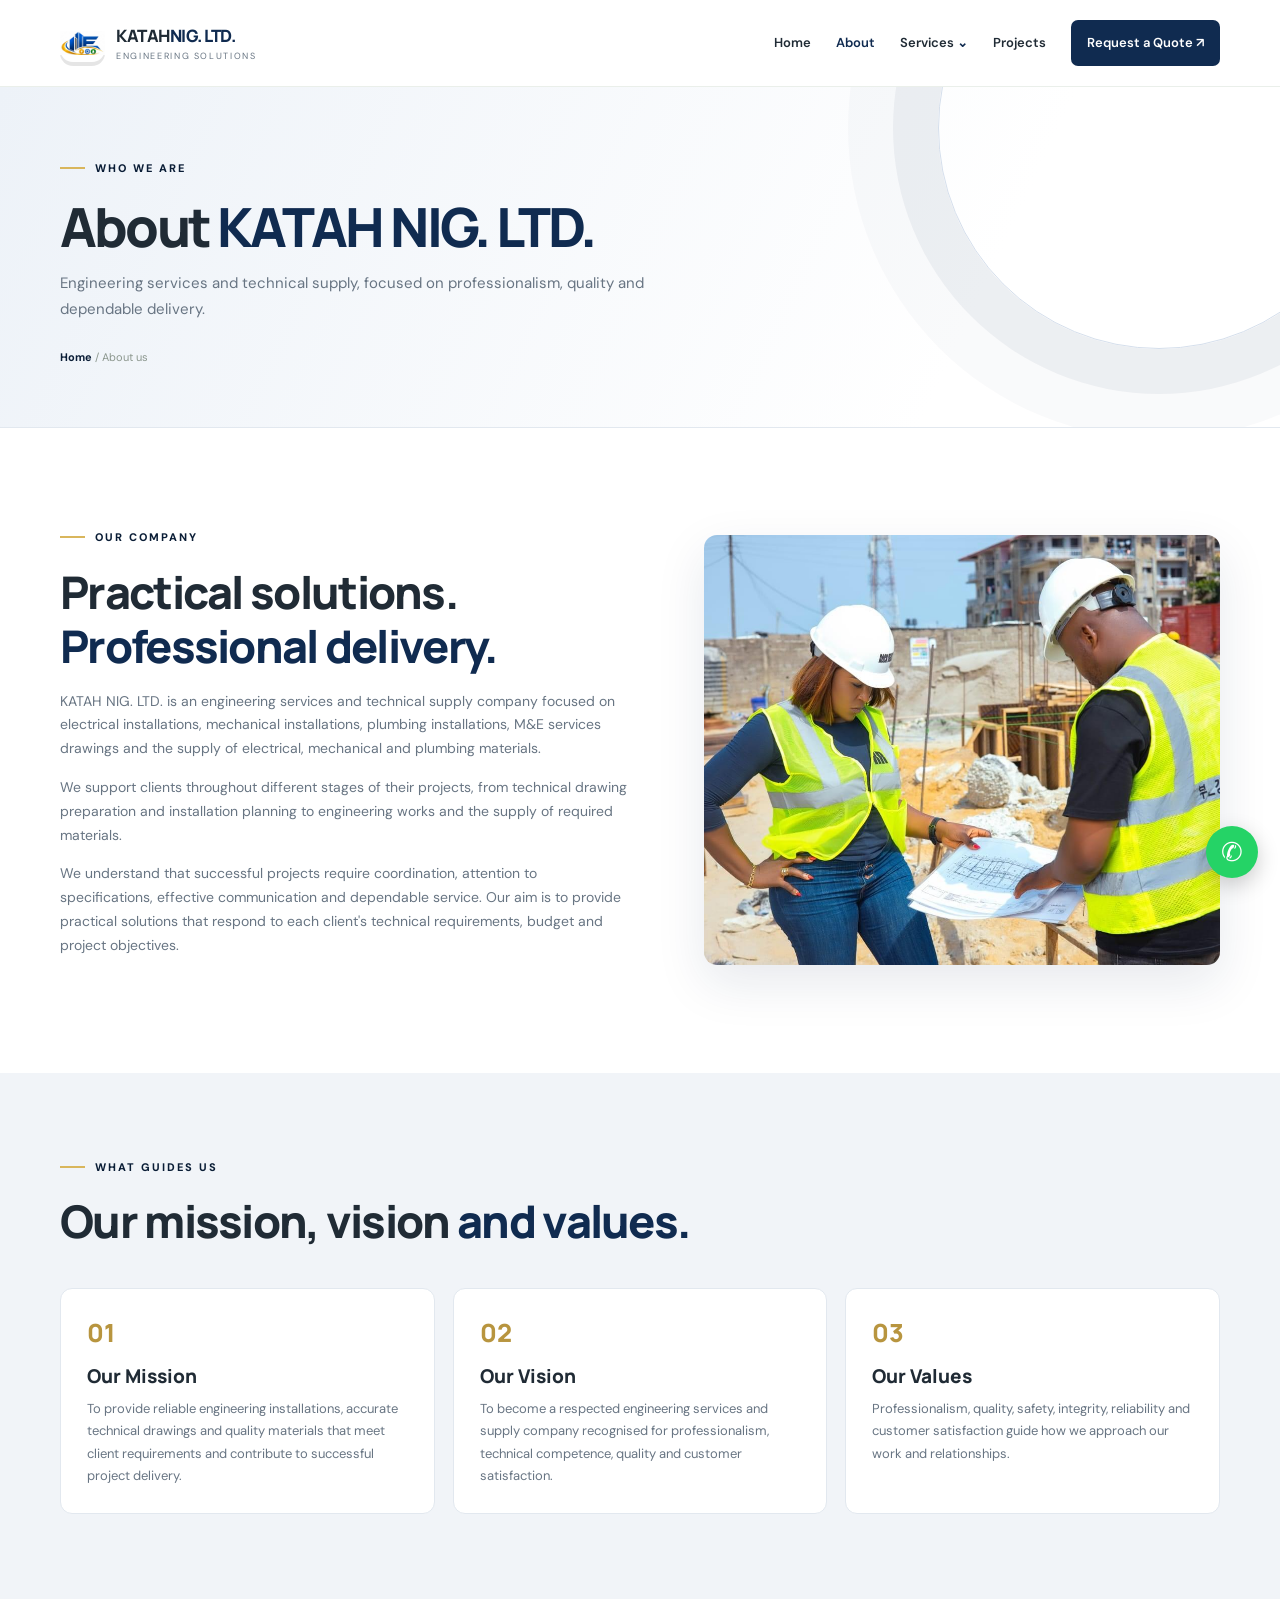
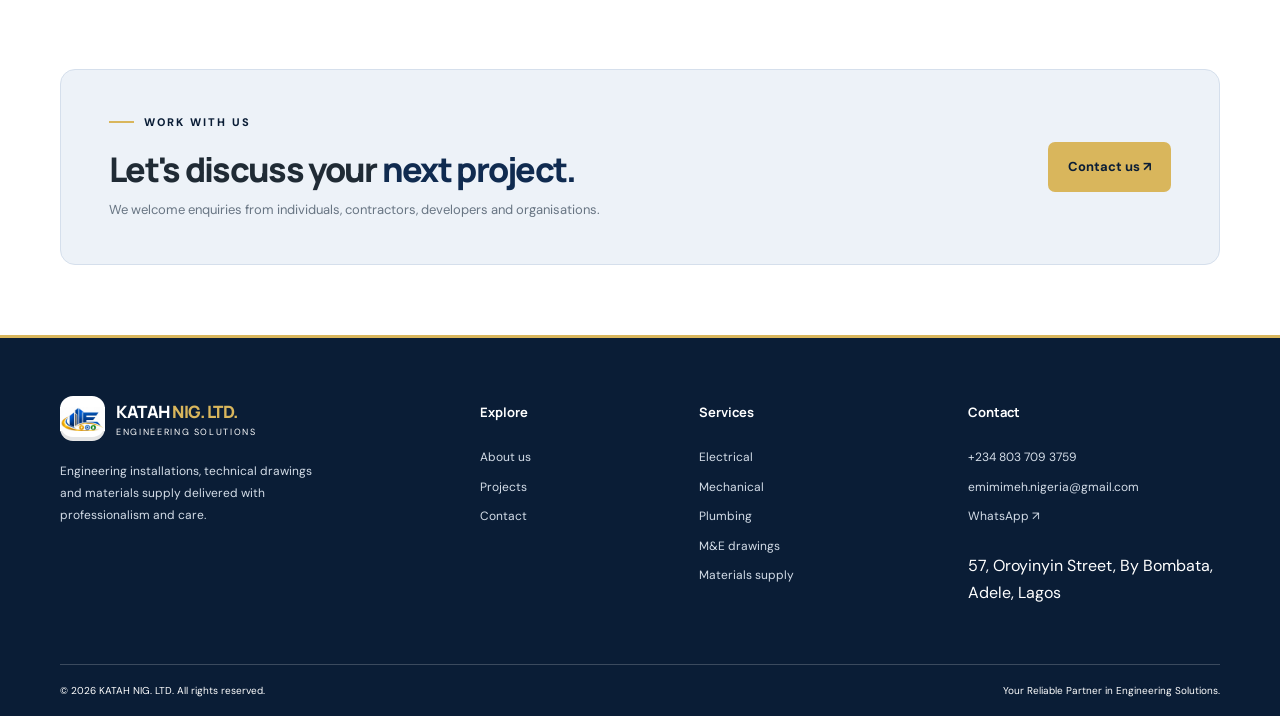
==== commit 6da92a9c: "Website updates" ====
--- a/about.html
+++ b/about.html
@@ -4,10 +4,10 @@
 <head>
   <meta charset="UTF-8">
   <meta name="viewport" content="width=device-width, initial-scale=1.0">
-  <meta name="description" content="Learn about EMMIMEH NIG. LTD., our engineering services, technical expertise, mission, vision and commitment to quality.">
+  <meta name="description" content="Learn about KATAH NIG. LTD., our engineering services, technical expertise, mission, vision and commitment to quality.">
   <meta name="theme-color" content="#102B50">
 
-  <title>About Us | EMMIMEH NIG. LTD.</title>
+  <title>About Us | KATAH NIG. LTD.</title>
 
   <link rel="stylesheet" href="css/style.css">
   <script src="js/main.js" defer></script>
@@ -19,13 +19,13 @@
   <header class="site-header">
     <div class="container nav-wrap">
 
-      <a class="brand" href="index.html" aria-label="Emmimeh home">
+      <a class="brand" href="index.html" aria-label="katah home">
         <span class="brand-mark">
-          <img src="images/new-logo.jpg" alt="EMMIMEH NIG. LTD. logo">
+          <img src="images/new-logo.jpg" alt="KATAH NIG. LTD. logo">
         </span>
 
         <span class="brand-copy">
-          <strong>EMMIMEH <em>NIG. LTD.</em></strong>
+          <strong>KATAH<em>NIG. LTD.</em></strong>
           <small>ENGINEERING SOLUTIONS</small>
         </span>
       </a>
@@ -78,7 +78,7 @@
 
         <p class="eyebrow"><span></span> WHO WE ARE</p>
 
-        <h1>About <span>EMMIMEH NIG. LTD.</span></h1>
+        <h1>About <span>KATAH NIG. LTD.</span></h1>
 
         <p>
           Engineering services and technical supply, focused on
@@ -105,7 +105,7 @@
           </h2>
 
           <p>
-            EMMIMEH NIG. LTD. is an engineering services and technical
+            KATAH NIG. LTD. is an engineering services and technical
             supply company focused on electrical installations,
             mechanical installations, plumbing installations,
             M&amp;E services drawings and the supply of electrical,
@@ -214,11 +214,11 @@
       <div class="footer-about">
         <a class="brand brand-footer" href="index.html">
           <span class="brand-mark">
-            <img src="images/new-logo.jpg" alt="EMMIMEH NIG. LTD. logo">
+            <img src="images/new-logo.jpg" alt="KATAH NIG. LTD. logo">
           </span>
 
           <span class="brand-copy">
-            <strong>EMMIMEH <em>NIG. LTD.</em></strong>
+            <strong>KATAH <em>NIG. LTD.</em></strong>
             <small>ENGINEERING SOLUTIONS</small>
           </span>
         </a>
@@ -267,7 +267,7 @@
 
     <div class="container footer-bottom">
       <span>
-        © <span data-year></span> EMMIMEH NIG. LTD. All rights reserved.
+        © <span data-year></span> KATAH NIG. LTD. All rights reserved.
       </span>
 
       <span>Your Reliable Partner in Engineering Solutions.</span>
@@ -280,7 +280,7 @@
     href="https://wa.me/2348037093759"
     target="_blank"
     rel="noopener noreferrer"
-    aria-label="Contact EMMIMEH NIG. LTD. on WhatsApp"
+    aria-label="Contact KATAH NIG. LTD. on WhatsApp"
   >✆</a>
 
 </body>
--- a/css/style.css
+++ b/css/style.css
@@ -3,7 +3,7 @@
 
 
 :root {
-  /* EMMIMEH brand colours */
+  /* KATAH brand colours */
   --blue: #102B50;
   --blue-dark: #0A1D36;
   --blue-pale: #EDF2F8;
@@ -521,7 +521,7 @@
 
 
 /* =========================================
-   EMMIMEH — MODERN INTERACTIVE SERVICES GRID
+   KATAH — MODERN INTERACTIVE SERVICES GRID
 ========================================= */
 
 .service-grid {
@@ -1814,7 +1814,7 @@
 
 
 /* ==========================================
-   EMMIMEH NIG. LTD.
+   KATAH NIG. LTD.
    CONSOLIDATED BRAND AND HERO STYLES
    ========================================== */
 
